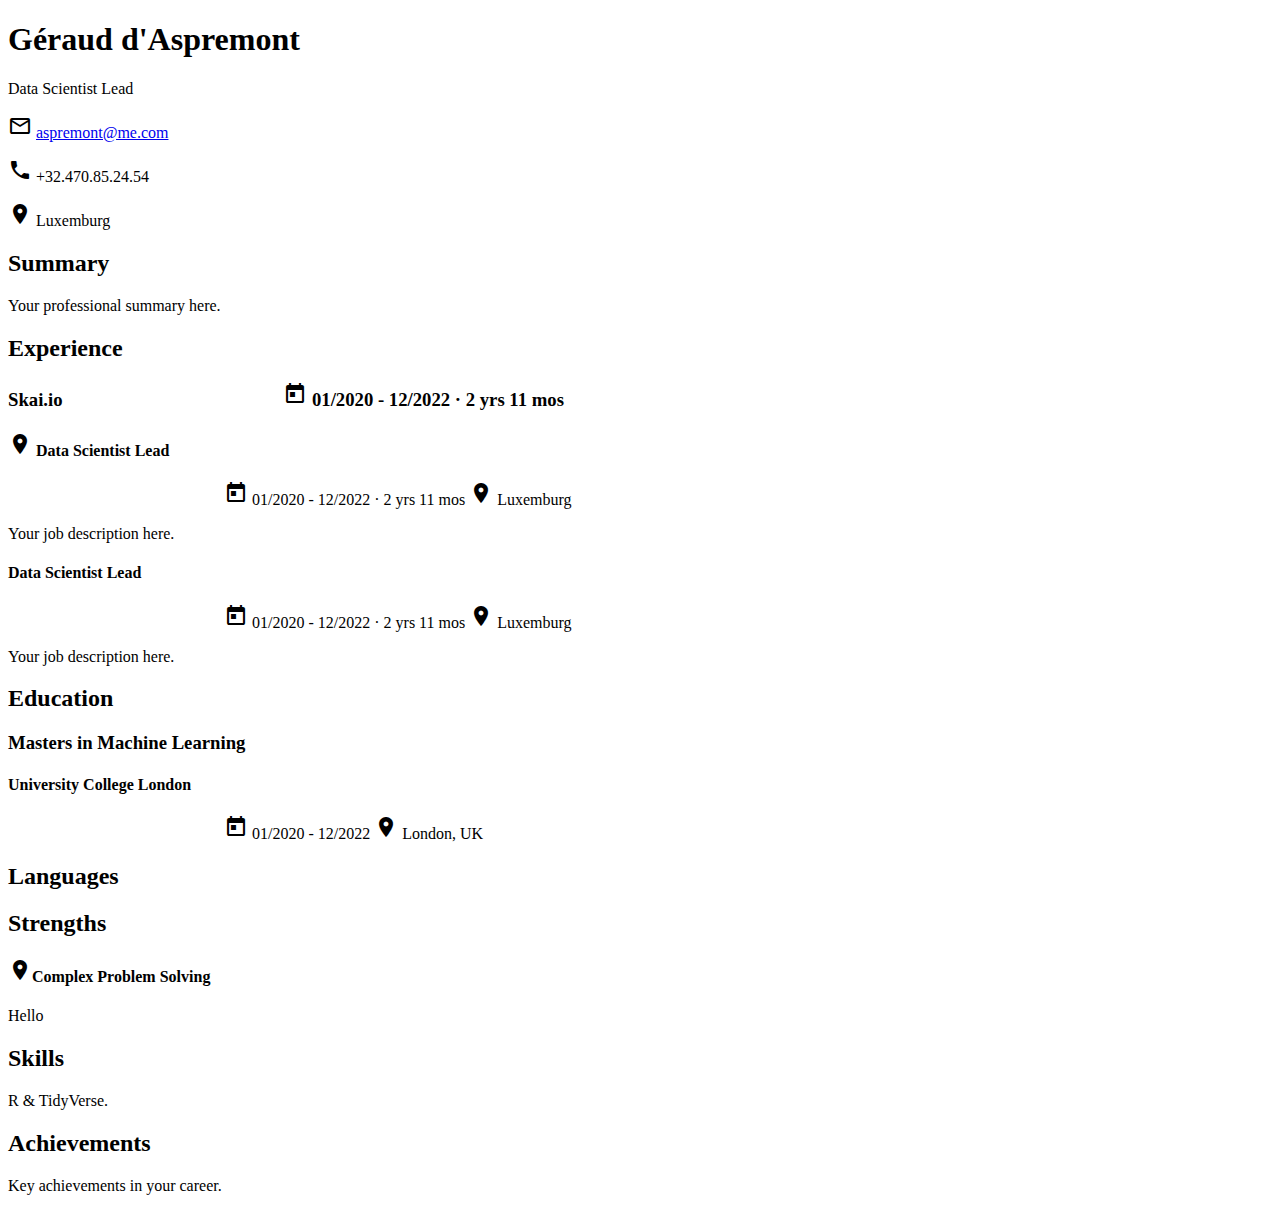
==== index.html @ 86059938 "Wrong turn" ====
<!DOCTYPE html>
<html lang="en">

<head>
    <meta charset="UTF-8">
    <meta name="viewport" content="width=device-width, initial-scale=1.0">
    <title>Géraud d'Aspremont - Resume</title>
    <link rel="stylesheet" href="https://fonts.googleapis.com/css?family=Rubik&display=swap" />
    <link rel="stylesheet" href="https://fonts.googleapis.com/icon?family=Material+Icons">
    <link rel="stylesheet" href="style.css">
</head>

<body>
    <main class="container">
        <header class="contact">
            <h1 class="contact name">Géraud d'Aspremont</h1>
            <p class="contact title">Data Scientist Lead</p>
            <div class="contact details">
                <p class="contact details point"><i class="material-icons">mail_outline</i> <a
                        href="mailto:aspremont@me.com">aspremont@me.com</a></p>
                <p class="contact details point"><i class="material-icons">phone</i> +32.470.85.24.54</p>
                <p class="contact details point"><i class="material-icons">location_on</i> Luxemburg</p>
            </div>
            </p>
        </header>
        <div class="columns">
            <div class="column left">
                <section id="summary">
                    <h2>Summary</h2>
                    <p>Your professional summary here.</p>
                </section>
                <section id="experience">
                    <h2>Experience</h2>
                    <div class="experience">
                        <h3 class="experience company">Skai.io
                            <span class="experience details">
                                <i class="material-icons">calendar_today</i> 01/2020 - 12/2022 · 2 yrs 11 mos
                            </span>
                        </h3>
                            <div class="experience consecutive-jobs">
                                <h4 class="experience position title">
                                    <span><i class="material-icons">location_on</i></span>
                                    Data Scientist Lead
                                </h4>
                                    <div class="experience position section">
                                        <p class="experience position details">
                                            <i class="material-icons">calendar_today</i> 01/2020 - 12/2022 · 2 yrs 11 mos
                                            <i class="material-icons">location_on</i> Luxemburg
                                        </p>
                                        <p class="experience position description">Your job description here.</p>
                                    </div>
                                <h4 class="experience position title">Data Scientist Lead</h4>
                                <p class="experience position details">
                                    <i class="material-icons">calendar_today</i> 01/2020 - 12/2022 · 2 yrs 11 mos
                                    <i class="material-icons">location_on</i> Luxemburg
                                </p>
                                <p class="experience position description">Your job description here.</p>
                            </div>
                    </div>
                </section>
                <section id="education">
                    <h2>Education</h2>
                    <div class="experience">
                        <h3 class="experience title">Masters in Machine Learning</h3>
                        <h4 class="experience company">University College London</h4>
                        <p class="experience details">
                            <i class="material-icons">calendar_today</i> 01/2020 - 12/2022
                            <i class="material-icons">location_on</i> London, UK
                        </p>
                    </div>
                </section>
                <section id="languages">
                    <h2>Languages</h2>
                </section>
            </div>
            <div class="column right">
                <section id="strengths">
                    <h2>Strengths</h2>
                    <h4><i class="material-icons">location_on</i>Complex Problem Solving</h4>
                    <p>Hello</p>
                </section>
                <section id="skills">
                    <h2>Skills</h2>
                    <p>R & TidyVerse.</p>
                </section>
                <section id="achievements">
                    <h2>Achievements</h2>
                    <p>Key achievements in your career.</p>
                </section>
            </div>
        </div>
    </main>
</body>

</html>
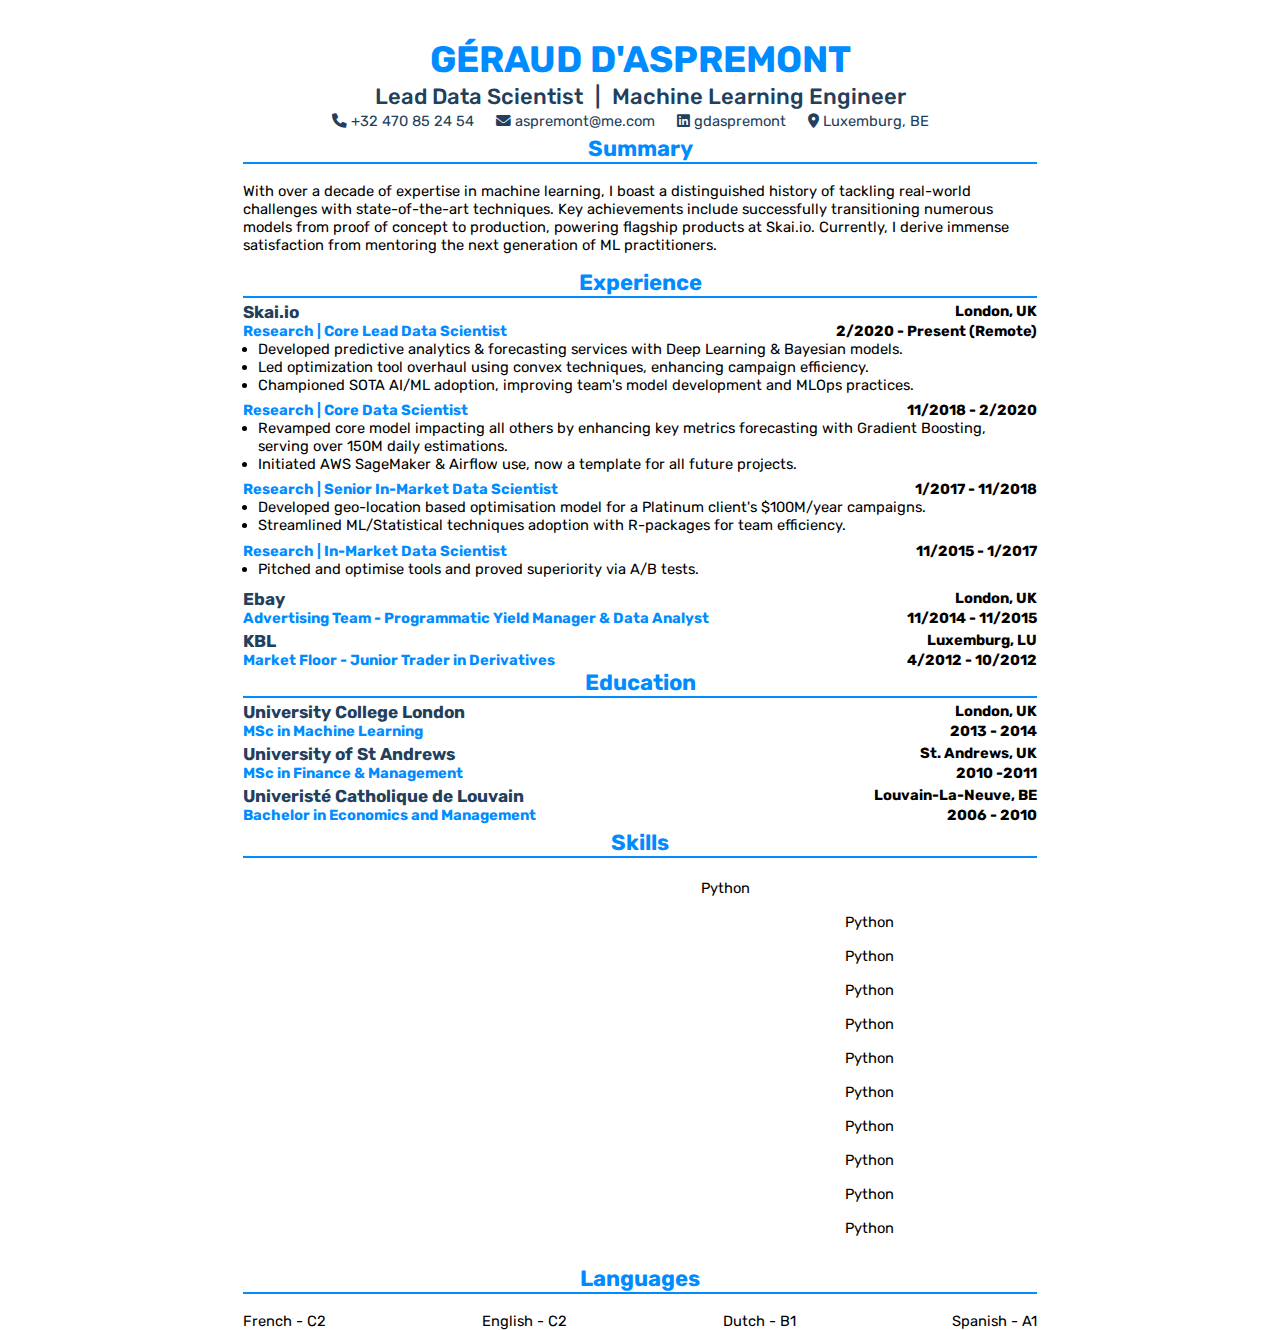
==== commit 8fe47d14: "Potential" ====
--- a/index.html
+++ b/index.html
@@ -7,89 +7,186 @@
     <title>Géraud d'Aspremont - Resume</title>
     <link rel="stylesheet" href="https://fonts.googleapis.com/css?family=Rubik&display=swap" />
     <link rel="stylesheet" href="https://fonts.googleapis.com/icon?family=Material+Icons">
+    <link rel="stylesheet" href="https://cdnjs.cloudflare.com/ajax/libs/font-awesome/6.0.0-beta3/css/all.min.css">
     <link rel="stylesheet" href="style.css">
 </head>
 
 <body>
-    <main class="container">
-        <header class="contact">
-            <h1 class="contact name">Géraud d'Aspremont</h1>
-            <p class="contact title">Data Scientist Lead</p>
-            <div class="contact details">
-                <p class="contact details point"><i class="material-icons">mail_outline</i> <a
-                        href="mailto:aspremont@me.com">aspremont@me.com</a></p>
-                <p class="contact details point"><i class="material-icons">phone</i> +32.470.85.24.54</p>
-                <p class="contact details point"><i class="material-icons">location_on</i> Luxemburg</p>
-            </div>
-            </p>
-        </header>
-        <div class="columns">
-            <div class="column left">
-                <section id="summary">
-                    <h2>Summary</h2>
-                    <p>Your professional summary here.</p>
-                </section>
-                <section id="experience">
-                    <h2>Experience</h2>
-                    <div class="experience">
-                        <h3 class="experience company">Skai.io
-                            <span class="experience details">
-                                <i class="material-icons">calendar_today</i> 01/2020 - 12/2022 · 2 yrs 11 mos
-                            </span>
-                        </h3>
-                            <div class="experience consecutive-jobs">
-                                <h4 class="experience position title">
-                                    <span><i class="material-icons">location_on</i></span>
-                                    Data Scientist Lead
-                                </h4>
-                                    <div class="experience position section">
-                                        <p class="experience position details">
-                                            <i class="material-icons">calendar_today</i> 01/2020 - 12/2022 · 2 yrs 11 mos
-                                            <i class="material-icons">location_on</i> Luxemburg
-                                        </p>
-                                        <p class="experience position description">Your job description here.</p>
-                                    </div>
-                                <h4 class="experience position title">Data Scientist Lead</h4>
-                                <p class="experience position details">
-                                    <i class="material-icons">calendar_today</i> 01/2020 - 12/2022 · 2 yrs 11 mos
-                                    <i class="material-icons">location_on</i> Luxemburg
-                                </p>
-                                <p class="experience position description">Your job description here.</p>
-                            </div>
-                    </div>
-                </section>
-                <section id="education">
-                    <h2>Education</h2>
-                    <div class="experience">
-                        <h3 class="experience title">Masters in Machine Learning</h3>
-                        <h4 class="experience company">University College London</h4>
-                        <p class="experience details">
-                            <i class="material-icons">calendar_today</i> 01/2020 - 12/2022
-                            <i class="material-icons">location_on</i> London, UK
-                        </p>
-                    </div>
-                </section>
-                <section id="languages">
-                    <h2>Languages</h2>
-                </section>
-            </div>
-            <div class="column right">
-                <section id="strengths">
-                    <h2>Strengths</h2>
-                    <h4><i class="material-icons">location_on</i>Complex Problem Solving</h4>
-                    <p>Hello</p>
-                </section>
-                <section id="skills">
-                    <h2>Skills</h2>
-                    <p>R & TidyVerse.</p>
-                </section>
-                <section id="achievements">
-                    <h2>Achievements</h2>
-                    <p>Key achievements in your career.</p>
-                </section>
-            </div>
+    <div class="header">
+        <h1 class="header name">GÉRAUD D'ASPREMONT</h1>
+        <ul class="header position">
+            <li>Lead Data Scientist</li>
+            <span>|</span>
+            <li>Machine Learning Engineer</li>
+        </ul>
+        <ul class="header contact">
+            <li><i class="fa-solid fa-phone"></i> +32 470 85 24 54</li>
+            <li><i class="fa-solid fa-envelope"></i> aspremont@me.com</li>
+            <li><i class="fab fa-linkedin"></i> gdaspremont</li>
+            <li><i class="fa-solid fa-location-dot"></i> Luxemburg, BE</li>
+        </ul>
+    </div>
+    <section>
+        <h2>Summary</h2>
+        <p>
+            With over a decade of expertise in machine learning, I boast a distinguished history of tackling real-world challenges with state-of-the-art techniques. Key achievements include successfully transitioning numerous models from proof of concept to production, powering flagship products at Skai.io. Currently, I derive immense satisfaction from mentoring the next generation of ML practitioners.
+        </p>
+    </section>
+    <section class="experience">
+        <h2>Experience</h2>
+        <div class="company">
+            <span><h3 class="company name">Skai.io</span></h3></span>
+            <span><h4 class="company location">London, UK</h4></span>
         </div>
-    </main>
+        <div class="job">
+            <span><h4 class="job title">Research | Core Lead Data Scientist</h4></span>
+            <span><h4 class="job date">2/2020 - Present (Remote)</h4></span>
+        </div>
+        <!-- <p class="job description">
+            Developed a predictive ad model that increased click-through rate by 25%. 
+        </p> -->
+        <ul class="job details">
+            <li>Developed predictive analytics & forecasting services with Deep Learning & Bayesian models.</li>
+            <li>Led optimization tool overhaul using convex techniques, enhancing campaign efficiency.</li>
+            <li>Championed SOTA AI/ML adoption, improving team's model development and MLOps practices.</li>
+        </ul>
+        <div class="job">
+            <span><h4 class="job title">Research | Core Data Scientist</h4></span>
+            <span><h4 class="job date">11/2018 - 2/2020</h4></span>
+        </div>
+        <!-- <p class="job description">
+            Developed geo-location model for a Platinum client's $100M campaign, and streamlined tool adoption with R-packages for team efficiency.
+        </p> -->
+        <ul class="job details">
+            <li>Revamped core model impacting all others by enhancing key metrics forecasting with Gradient Boosting, serving over 150M daily estimations.</li>
+            <li>Initiated AWS SageMaker & Airflow use, now a template for all future projects.</li>
+        </ul>
+        <div class="job">
+            <span><h4 class="job title">Research | Senior In-Market Data Scientist</h4></span>
+            <span><h4 class="job date">1/2017 - 11/2018</h4></span>
+        </div>
+        <!-- <p class="job description">
+            Developed geo-location model for a Platinum client's $100M campaign, and streamlined tool adoption with R-packages for team efficiency.
+        </p> -->
+        <ul class="job details">
+            <li>
+                Developed geo-location based optimisation model for a Platinum client's $100M/year campaigns.
+            </li>
+            <li>
+                Streamlined ML/Statistical techniques adoption with R-packages for team efficiency.
+            </li>
+        </ul>
+        <div class="job">
+            <span><h4 class="job title">Research | In-Market Data Scientist</h4></span>
+            <span><h4 class="job date">11/2015 - 1/2017</h4></span>
+        </div>
+        <!-- <p class="job description">
+            
+        </p> -->
+        <ul class="job details">
+            <li>Pitched and optimise tools and proved superiority via A/B tests.</li>
+        </ul>
+        <div class="company">
+            <span><h3 class="company name">Ebay</span></h3></span>
+            <span><h4 class="company location">London, UK</h4></span>
+        </div>
+        <div class="job">
+            <span><h4 class="job title">Advertising Team - Programmatic Yield Manager & Data Analyst</h4></span>
+            <span><h4 class="job date">11/2014 - 11/2015</h4></span>
+        </div>
+        <div class="company">
+            <span><h3 class="company name">KBL</span></h3></span>
+            <span><h4 class="company location">Luxemburg, LU</h4></span>
+        </div>
+        <div class="job">
+            <span><h4 class="job title">Market Floor - Junior Trader in Derivatives</h4></span>
+            <span><h4 class="job date">4/2012 - 10/2012</h4></span>
+        </div>
+    </section>
+    <!-- <section>
+        <h2>Strengths</h2>
+        <ul class="strengths">
+            <li>
+                <div class="strength-icon">
+                    <i class="fa-solid fa-star"></i>
+                </div>
+                <div class="strength-content">
+                    <h4>Complex Problem Solving</h4>
+                    <p>Identifying complex problems and reviewing related information</p>
+                </div>
+            </li>
+            <li>
+                <div class="strength-icon">
+                    <i class="fa-solid fa-trophy"></i>
+                </div>
+                <div class="strength-content">
+                    <h4>Complex Problem Solving</h4>
+                    <p>Identifying complex problems and reviewing related information to develop and evaluate options and implement solutions.</p>
+                </div>
+            </li>
+            <li>
+                <div class="strength-icon">
+                    <i class="fa-solid fa-medal"></i>
+                </div>
+                <div class="strength-content">
+                    <h4>Complex Problem Solving</h4>
+                    <p>Identifying complex problems and reviewing related information to develop and evaluate options and implement solutions.</p>
+                </div>
+            </li>
+        </ul>
+    </section> -->
+    <section class="experience">
+        <h2>Education</h2>
+        <div class="company">
+            <span><h3 class="company name">University College London</span></h3></span>
+            <span><h4 class="company location">London, UK</h4></span>
+        </div>
+        <div class="job">
+            <span><h4 class="job title">MSc in Machine Learning</h4></span>
+            <span><h4 class="job date">2013 - 2014</h4></span>
+        </div>
+        <div class="company">
+            <span><h3 class="company name">University of St Andrews</span></h3></span>
+            <span><h4 class="company location">St. Andrews, UK</h4></span>
+        </div>
+        <div class="job">
+            <span><h4 class="job title">MSc in Finance & Management</h4></span>
+            <span><h4 class="job date">2010 -2011</h4></span>
+        </div>
+        <div class="company">
+            <span><h3 class="company name">Univeristé Catholique de Louvain</span></h3></span>
+            <span><h4 class="company location">Louvain-La-Neuve, BE</h4></span>
+        </div>
+        <div class="job">
+            <span><h4 class="job title">Bachelor in Economics and Management</h4></span>
+            <span><h4 class="job date">2006 - 2010</h4></span>
+        </div>
+    </section>
+    <section>
+        <h2>Skills</h2>
+        <ul class="skills">
+            <li><i class="material-icons">signal_cellular_alt</i>Python</li>
+            <li><i class="material-icons">signal_cellular_alt_2_bar</i>Python</li>
+            <li><i class="material-icons">signal_cellular_alt_1_bar</i>Python</li>
+            <li><i class="material-icons">signal_cellular_alt_1_bar</i>Python</li>
+            <li><i class="material-icons">signal_cellular_alt_1_bar</i>Python</li>
+            <li><i class="material-icons">signal_cellular_alt_1_bar</i>Python</li>
+            <li><i class="material-icons">signal_cellular_alt_1_bar</i>Python</li>
+            <li><i class="material-icons">signal_cellular_alt_1_bar</i>Python</li>
+            <li><i class="material-icons">signal_cellular_alt_1_bar</i>Python</li>
+            <li><i class="material-icons">signal_cellular_alt_1_bar</i>Python</li>
+            <li><i class="material-icons">signal_cellular_alt_1_bar</i>Python</li>
+        </ul>
+    </section>
+    <section>
+        <h2>Languages</h2>
+        <ul class="languages">
+            <li>French - C2</li>
+            <li>English - C2</li>
+            <li>Dutch - B1</li>
+            <li>Spanish - A1</li>
+        </ul>
+    </section>
 </body>
 
 </html>--- a/style.css
+++ b/style.css
@@ -0,0 +1,173 @@
+/*
+https://app.enhancv.com/resume/new?example=predefined-csPEvL3LqowBgO8XETa0cmoAFylpo28XwcxlfdbV&_gl=1*1u9p42h*_ga*ODg0Mzg3MTA5LjE3MDkwMzY3NjQ.*_ga_4KRKJHBDT0*MTcwOTAzNjc2My4xLjEuMTcwOTAzNjgwNy42MC4wLjE5MzU5MTM5NTk.
+*/
+
+body {
+    font-family: 'Rubik', sans-serif;
+    font-size: 11pt;
+    width: 21cm;
+    height: 29.7cm;
+    margin: 0 auto;
+    padding: 1cm 2cm 1cm 2cm;
+    /* border: 1px dotted #ccc; */
+}
+
+
+.header {
+    display: flex;
+    justify-content: center;
+    align-items: center;
+    flex-direction: column;
+    color: rgb(34, 64, 92);
+    margin: 0;
+    gap: 2px;
+}
+
+.header.name {
+    font-size: 2.5em;
+    font-weight: 700;
+    color: rgb(0, 140, 255);
+    padding: 0;
+    margin-top: 0;
+}
+
+.header.position {
+    font-size: 1.5em;
+    font-weight: 500;
+    list-style-type: none;
+    margin: 0;
+    padding: 0;
+    display: flex;
+    flex-direction: row;
+    justify-content: space-between;
+}
+
+.header.position span {
+    margin: 0 10px;
+}
+
+.header.contact {
+    list-style-type: none;
+    margin: 0;
+    padding: 0;
+    display: flex;
+    flex-direction: row;
+}
+
+.header.contact li {
+    margin-right: 20px;
+}
+
+section h2 {
+    margin-top: 5px;
+    color: rgb(0, 140, 255);
+    border-bottom: 2px solid rgb(0, 140, 255);
+    text-align: center;
+}
+
+.experience * {
+    margin: 0;
+    padding: 0;
+}
+
+.company {
+    display: flex;
+    flex-direction: row;
+    justify-content: space-between;
+    margin-top: 2px;
+}
+
+.company.name {
+    color: rgb(34, 64, 92);
+}
+
+.company.location {
+    color: rgb(0, 0, 0);
+}
+
+.job {
+    display: flex;
+    flex-direction: row;
+    justify-content: space-between;
+}
+
+.job.title {
+    color: rgb(0, 140, 255);
+}
+
+.job.details {
+    display: flex;
+    flex-direction: column;
+    justify-content: space-between;
+    margin: 0;
+    padding-left: 1em;
+    padding-bottom: 0.5em;
+}
+
+.strengths {
+    list-style-type: none;
+    padding: 0;
+    display: flex;
+}
+
+.strengths li {
+    display: flex;
+    flex: 1 0 auto;
+    align-items: flex-start;
+    margin-right: 1em;
+    max-width: 32%;
+}
+
+.strength-icon {
+    margin-right: 10px;
+    align-self: flex-start;
+}
+
+.strength-content {
+    display: flex;
+    flex-direction: column;
+    flex-grow: 1;
+}
+
+.strength-content h4 {
+    margin: 0;
+    padding: 0;
+    color: rgb(0, 140, 255);
+}
+
+.skills {
+    list-style-type: none;
+    display: flex;
+    flex-wrap: wrap;
+    padding: 0;
+}
+
+.skills li {
+    display: flex;
+    align-items: center;
+    margin-right: 10px;
+    margin-bottom: 10px;
+}
+
+.skills li i {
+    margin-right: 2px;
+}
+
+.material-icons {
+    vertical-align: middle;
+    margin-right: 3px;
+}
+
+
+.languages {
+    display: flex;
+    justify-content: space-between;
+    padding: 0;
+    list-style-type: none;
+}
+
+@media print {
+    body {
+        border: none;
+    }
+}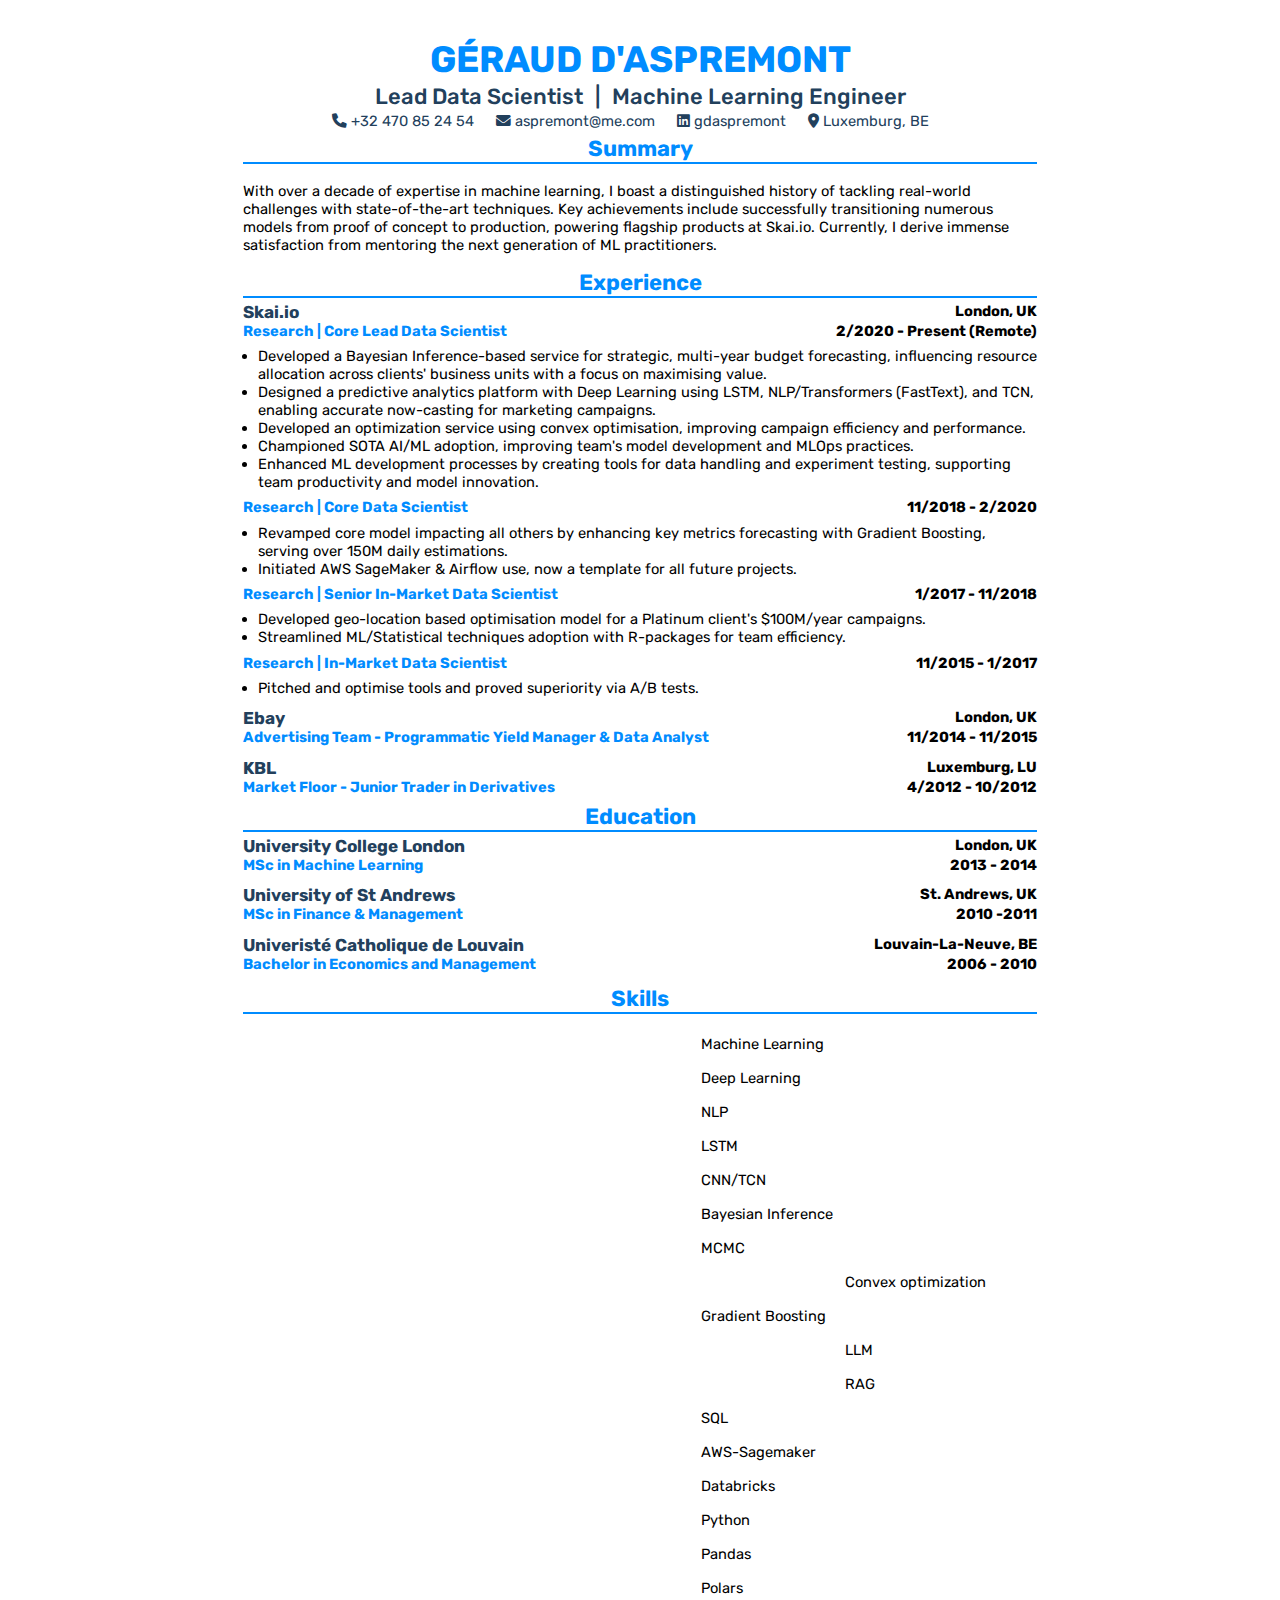
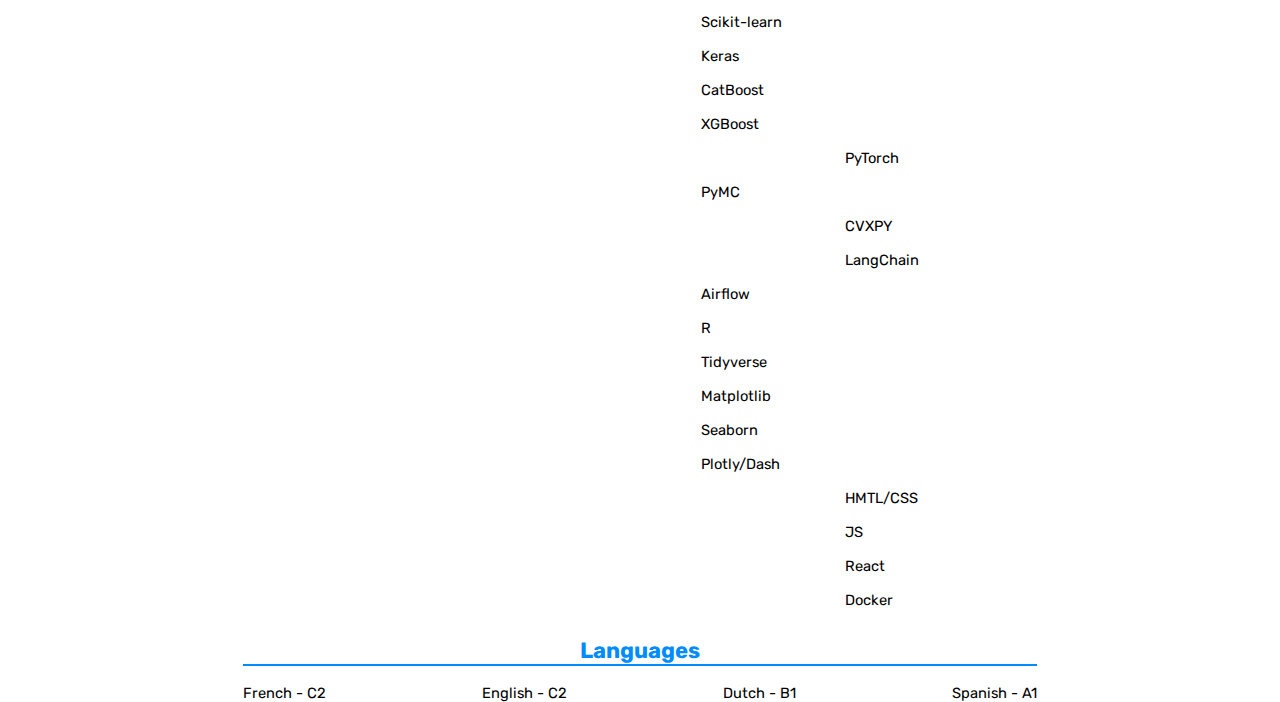
==== commit 57648d98: "First resume completed draft" ====
--- a/index.html
+++ b/index.html
@@ -46,9 +46,11 @@
             Developed a predictive ad model that increased click-through rate by 25%. 
         </p> -->
         <ul class="job details">
-            <li>Developed predictive analytics & forecasting services with Deep Learning & Bayesian models.</li>
-            <li>Led optimization tool overhaul using convex techniques, enhancing campaign efficiency.</li>
+            <li>Developed a Bayesian Inference-based service for strategic, multi-year budget forecasting, influencing resource allocation across clients' business units with a focus on maximising value.</li>
+            <li>Designed a predictive analytics platform with Deep Learning using LSTM, NLP/Transformers (FastText), and TCN, enabling accurate now-casting for marketing campaigns.</li>
+            <li>Developed an optimization service using convex optimisation, improving campaign efficiency and performance.</li>
             <li>Championed SOTA AI/ML adoption, improving team's model development and MLOps practices.</li>
+            <li>Enhanced ML development processes by creating tools for data handling and experiment testing, supporting team productivity and model innovation.</li>
         </ul>
         <div class="job">
             <span><h4 class="job title">Research | Core Data Scientist</h4></span>
@@ -165,17 +167,43 @@
     <section>
         <h2>Skills</h2>
         <ul class="skills">
+            <li><i class="material-icons">signal_cellular_alt</i>Machine Learning</li>
+            <li><i class="material-icons">signal_cellular_alt</i>Deep Learning</li>
+            <li><i class="material-icons">signal_cellular_alt</i>NLP</li>
+            <li><i class="material-icons">signal_cellular_alt</i>LSTM</li>
+            <li><i class="material-icons">signal_cellular_alt</i>CNN/TCN</li>
+            <li><i class="material-icons">signal_cellular_alt</i>Bayesian Inference</li>
+            <li><i class="material-icons">signal_cellular_alt</i>MCMC</li>
+            <li><i class="material-icons">signal_cellular_alt_2_bar</i>Convex optimization</li>
+            <li><i class="material-icons">signal_cellular_alt</i>Gradient Boosting</li>
+            <li><i class="material-icons">signal_cellular_alt_2_bar</i>LLM</li>
+            <li><i class="material-icons">signal_cellular_alt_2_bar</i>RAG</li>
+            <li><i class="material-icons">signal_cellular_alt</i>SQL</li>
+            <li><i class="material-icons">signal_cellular_alt</i>AWS-Sagemaker</li>
+            <li><i class="material-icons">signal_cellular_alt</i>Databricks</li>
             <li><i class="material-icons">signal_cellular_alt</i>Python</li>
-            <li><i class="material-icons">signal_cellular_alt_2_bar</i>Python</li>
-            <li><i class="material-icons">signal_cellular_alt_1_bar</i>Python</li>
-            <li><i class="material-icons">signal_cellular_alt_1_bar</i>Python</li>
-            <li><i class="material-icons">signal_cellular_alt_1_bar</i>Python</li>
-            <li><i class="material-icons">signal_cellular_alt_1_bar</i>Python</li>
-            <li><i class="material-icons">signal_cellular_alt_1_bar</i>Python</li>
-            <li><i class="material-icons">signal_cellular_alt_1_bar</i>Python</li>
-            <li><i class="material-icons">signal_cellular_alt_1_bar</i>Python</li>
-            <li><i class="material-icons">signal_cellular_alt_1_bar</i>Python</li>
-            <li><i class="material-icons">signal_cellular_alt_1_bar</i>Python</li>
+            <li><i class="material-icons">signal_cellular_alt</i>Pandas</li>
+            <li><i class="material-icons">signal_cellular_alt</i>Polars</li>
+            <li><i class="material-icons">signal_cellular_alt</i>Scikit-learn</li>
+            <li><i class="material-icons">signal_cellular_alt</i>Keras</li>
+            <li><i class="material-icons">signal_cellular_alt</i>CatBoost</li>
+            <li><i class="material-icons">signal_cellular_alt</i>XGBoost</li>
+            <li><i class="material-icons">signal_cellular_alt_2_bar</i>PyTorch</li>
+            <li><i class="material-icons">signal_cellular_alt</i>PyMC</li>
+            <li><i class="material-icons">signal_cellular_alt_2_bar</i>CVXPY</li>
+            <li><i class="material-icons">signal_cellular_alt_2_bar</i>LangChain</li>
+            <li><i class="material-icons">signal_cellular_alt</i>Airflow</li>
+            <li><i class="material-icons">signal_cellular_alt</i>R</li>
+            <li><i class="material-icons">signal_cellular_alt</i>Tidyverse</li>
+            <li><i class="material-icons">signal_cellular_alt</i>Matplotlib</li>
+            <li><i class="material-icons">signal_cellular_alt</i>Seaborn</li>
+            <li><i class="material-icons">signal_cellular_alt</i>Plotly/Dash</li>
+            <li><i class="material-icons">signal_cellular_alt_2_bar</i>HMTL/CSS</li>
+            <li><i class="material-icons">signal_cellular_alt_1_bar</i>JS</li>
+            <li><i class="material-icons">signal_cellular_alt_1_bar</i>React</li>
+            <li><i class="material-icons">signal_cellular_alt_2_bar</i>Docker</li>
+            <!-- <li><i class="material-icons">signal_cellular_alt_2_bar</i>Python</li> -->
+            <!-- <li><i class="material-icons">signal_cellular_alt_1_bar</i>Python</li> -->
         </ul>
     </section>
     <section>
--- a/style.css
+++ b/style.css
@@ -93,6 +93,7 @@
 
 .job.title {
     color: rgb(0, 140, 255);
+    padding-bottom: 0.5em;
 }
 
 .job.details {
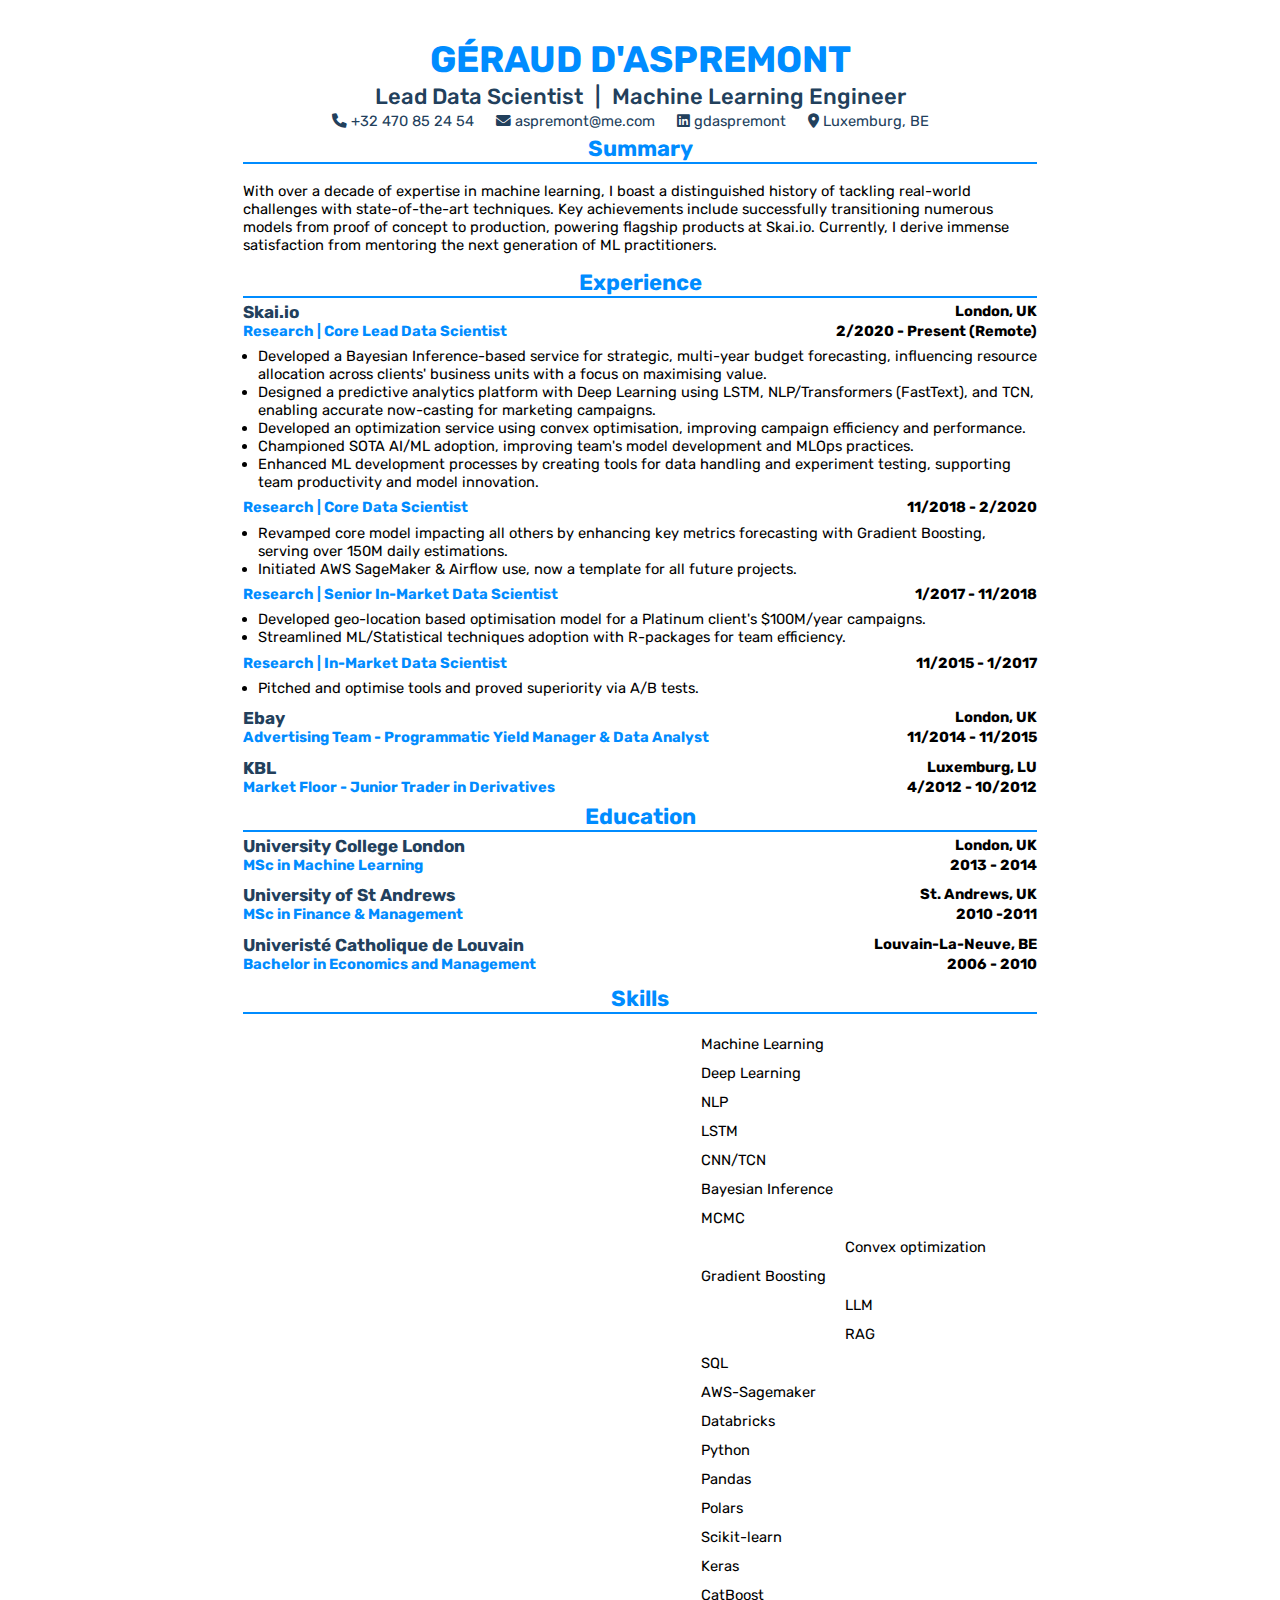
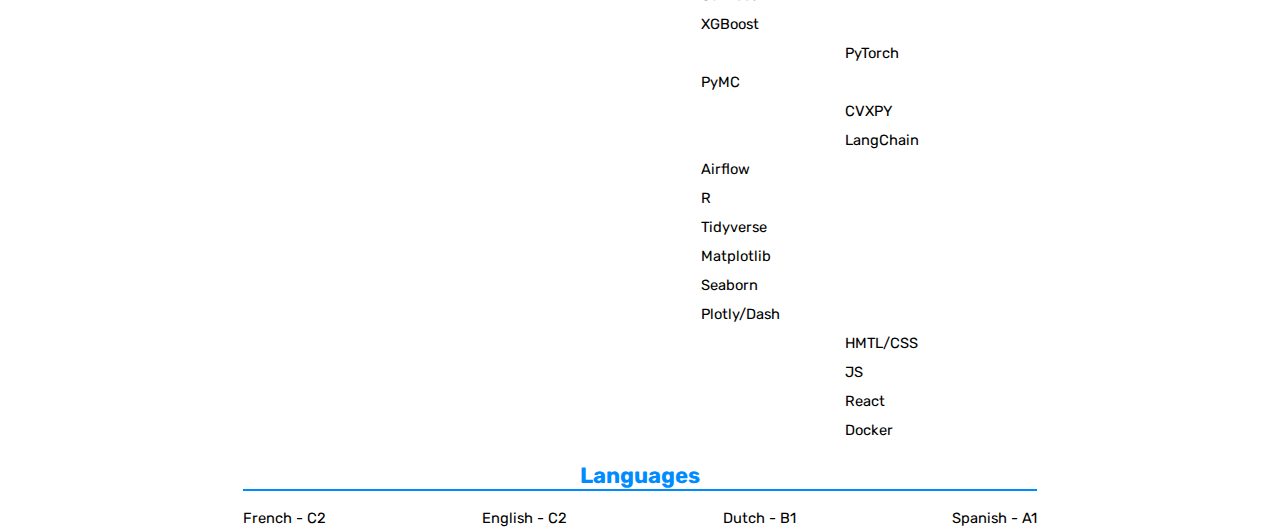
==== commit 4555354b: "Compress skills" ====
--- a/index.html
+++ b/index.html
@@ -202,8 +202,7 @@
             <li><i class="material-icons">signal_cellular_alt_1_bar</i>JS</li>
             <li><i class="material-icons">signal_cellular_alt_1_bar</i>React</li>
             <li><i class="material-icons">signal_cellular_alt_2_bar</i>Docker</li>
-            <!-- <li><i class="material-icons">signal_cellular_alt_2_bar</i>Python</li> -->
-            <!-- <li><i class="material-icons">signal_cellular_alt_1_bar</i>Python</li> -->
+
         </ul>
     </section>
     <section>
--- a/style.css
+++ b/style.css
@@ -1,174 +1,169 @@
-/*
-https://app.enhancv.com/resume/new?example=predefined-csPEvL3LqowBgO8XETa0cmoAFylpo28XwcxlfdbV&_gl=1*1u9p42h*_ga*ODg0Mzg3MTA5LjE3MDkwMzY3NjQ.*_ga_4KRKJHBDT0*MTcwOTAzNjc2My4xLjEuMTcwOTAzNjgwNy42MC4wLjE5MzU5MTM5NTk.
-*/
-
 body {
-    font-family: 'Rubik', sans-serif;
-    font-size: 11pt;
-    width: 21cm;
-    height: 29.7cm;
-    margin: 0 auto;
-    padding: 1cm 2cm 1cm 2cm;
-    /* border: 1px dotted #ccc; */
+  font-family: "Rubik", sans-serif;
+  font-size: 11pt;
+  width: 21cm;
+  height: 29.7cm;
+  margin: 0 auto;
+  padding: 1cm 2cm 1cm 2cm;
+  /* border: 1px dotted #ccc; */
 }
 
-
 .header {
-    display: flex;
-    justify-content: center;
-    align-items: center;
-    flex-direction: column;
-    color: rgb(34, 64, 92);
-    margin: 0;
-    gap: 2px;
+  display: flex;
+  justify-content: center;
+  align-items: center;
+  flex-direction: column;
+  color: rgb(34, 64, 92);
+  margin: 0;
+  gap: 2px;
 }
 
 .header.name {
-    font-size: 2.5em;
-    font-weight: 700;
-    color: rgb(0, 140, 255);
-    padding: 0;
-    margin-top: 0;
+  font-size: 2.5em;
+  font-weight: 700;
+  color: rgb(0, 140, 255);
+  padding: 0;
+  margin-top: 0;
 }
 
 .header.position {
-    font-size: 1.5em;
-    font-weight: 500;
-    list-style-type: none;
-    margin: 0;
-    padding: 0;
-    display: flex;
-    flex-direction: row;
-    justify-content: space-between;
+  font-size: 1.5em;
+  font-weight: 500;
+  list-style-type: none;
+  margin: 0;
+  padding: 0;
+  display: flex;
+  flex-direction: row;
+  justify-content: space-between;
 }
 
 .header.position span {
-    margin: 0 10px;
+  margin: 0 10px;
 }
 
 .header.contact {
-    list-style-type: none;
-    margin: 0;
-    padding: 0;
-    display: flex;
-    flex-direction: row;
+  list-style-type: none;
+  margin: 0;
+  padding: 0;
+  display: flex;
+  flex-direction: row;
 }
 
 .header.contact li {
-    margin-right: 20px;
+  margin-right: 20px;
 }
 
 section h2 {
-    margin-top: 5px;
-    color: rgb(0, 140, 255);
-    border-bottom: 2px solid rgb(0, 140, 255);
-    text-align: center;
+  margin-top: 5px;
+  color: rgb(0, 140, 255);
+  border-bottom: 2px solid rgb(0, 140, 255);
+  text-align: center;
 }
 
 .experience * {
-    margin: 0;
-    padding: 0;
+  margin: 0;
+  padding: 0;
 }
 
 .company {
-    display: flex;
-    flex-direction: row;
-    justify-content: space-between;
-    margin-top: 2px;
+  display: flex;
+  flex-direction: row;
+  justify-content: space-between;
+  margin-top: 2px;
 }
 
 .company.name {
-    color: rgb(34, 64, 92);
+  color: rgb(34, 64, 92);
 }
 
 .company.location {
-    color: rgb(0, 0, 0);
+  color: rgb(0, 0, 0);
 }
 
 .job {
-    display: flex;
-    flex-direction: row;
-    justify-content: space-between;
+  display: flex;
+  flex-direction: row;
+  justify-content: space-between;
 }
 
 .job.title {
-    color: rgb(0, 140, 255);
-    padding-bottom: 0.5em;
+  color: rgb(0, 140, 255);
+  padding-bottom: 0.5em;
 }
 
 .job.details {
-    display: flex;
-    flex-direction: column;
-    justify-content: space-between;
-    margin: 0;
-    padding-left: 1em;
-    padding-bottom: 0.5em;
+  display: flex;
+  flex-direction: column;
+  justify-content: space-between;
+  margin: 0;
+  padding-left: 1em;
+  padding-bottom: 0.5em;
 }
 
 .strengths {
-    list-style-type: none;
-    padding: 0;
-    display: flex;
+  list-style-type: none;
+  padding: 0;
+  display: flex;
 }
 
 .strengths li {
-    display: flex;
-    flex: 1 0 auto;
-    align-items: flex-start;
-    margin-right: 1em;
-    max-width: 32%;
+  display: flex;
+  flex: 1 0 auto;
+  align-items: flex-start;
+  margin-right: 1em;
+  max-width: 32%;
 }
 
 .strength-icon {
-    margin-right: 10px;
-    align-self: flex-start;
+  margin-right: 10px;
+  align-self: flex-start;
 }
 
 .strength-content {
-    display: flex;
-    flex-direction: column;
-    flex-grow: 1;
+  display: flex;
+  flex-direction: column;
+  flex-grow: 1;
 }
 
 .strength-content h4 {
-    margin: 0;
-    padding: 0;
-    color: rgb(0, 140, 255);
+  margin: 0;
+  padding: 0;
+  color: rgb(0, 140, 255);
 }
 
 .skills {
-    list-style-type: none;
-    display: flex;
-    flex-wrap: wrap;
-    padding: 0;
+  list-style-type: none;
+  display: flex;
+  flex-wrap: wrap;
+  padding: 0;
 }
 
 .skills li {
-    display: flex;
-    align-items: center;
-    margin-right: 10px;
-    margin-bottom: 10px;
+  display: flex;
+  align-items: center;
+  margin-right: 5px;
+  margin-bottom: 5px;
 }
 
 .skills li i {
-    margin-right: 2px;
+  margin-right: 2px;
 }
 
 .material-icons {
-    vertical-align: middle;
-    margin-right: 3px;
+  vertical-align: middle;
+  margin-right: 1px;
+  padding: 0;
 }
 
-
 .languages {
-    display: flex;
-    justify-content: space-between;
-    padding: 0;
-    list-style-type: none;
+  display: flex;
+  justify-content: space-between;
+  padding: 0;
+  list-style-type: none;
 }
 
 @media print {
-    body {
-        border: none;
-    }
-}+  body {
+    border: none;
+  }
+}
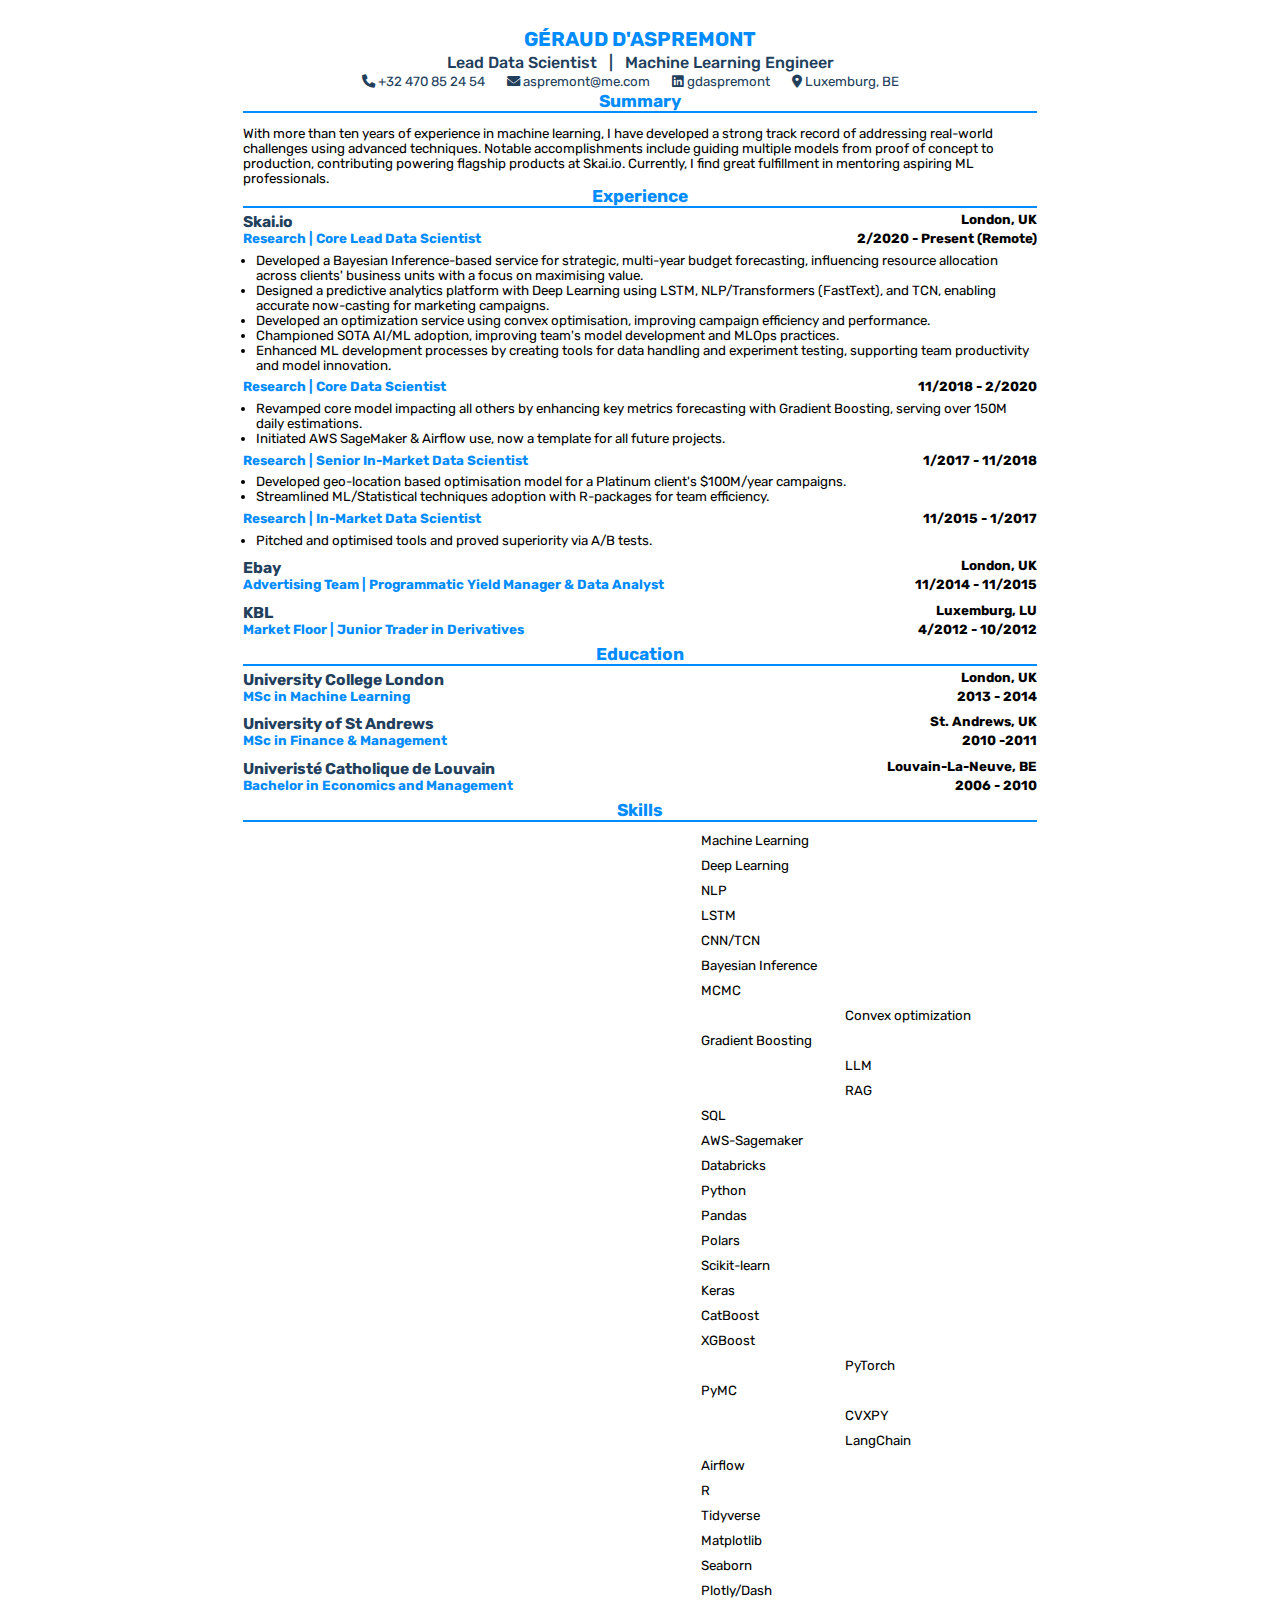
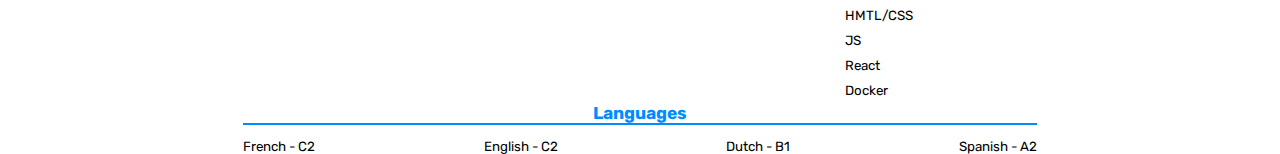
==== commit c64013ab: "Fixing styles issues Moving spanish to A2 according to my wife" ====
--- a/index.html
+++ b/index.html
@@ -29,8 +29,8 @@
     <section>
         <h2>Summary</h2>
         <p>
-            With over a decade of expertise in machine learning, I boast a distinguished history of tackling real-world challenges with state-of-the-art techniques. Key achievements include successfully transitioning numerous models from proof of concept to production, powering flagship products at Skai.io. Currently, I derive immense satisfaction from mentoring the next generation of ML practitioners.
-        </p>
+            With more than ten years of experience in machine learning, I have developed a strong track record of addressing real-world challenges using advanced techniques. Notable accomplishments include guiding multiple models from proof of concept to production, contributing powering flagship products at Skai.io. Currently, I find great fulfillment in mentoring aspiring ML professionals.
+       </p>
     </section>
     <section class="experience">
         <h2>Experience</h2>
@@ -86,14 +86,14 @@
             
         </p> -->
         <ul class="job details">
-            <li>Pitched and optimise tools and proved superiority via A/B tests.</li>
+            <li>Pitched and optimised tools and proved superiority via A/B tests.</li>
         </ul>
         <div class="company">
             <span><h3 class="company name">Ebay</span></h3></span>
             <span><h4 class="company location">London, UK</h4></span>
         </div>
         <div class="job">
-            <span><h4 class="job title">Advertising Team - Programmatic Yield Manager & Data Analyst</h4></span>
+            <span><h4 class="job title">Advertising Team | Programmatic Yield Manager & Data Analyst</h4></span>
             <span><h4 class="job date">11/2014 - 11/2015</h4></span>
         </div>
         <div class="company">
@@ -101,7 +101,7 @@
             <span><h4 class="company location">Luxemburg, LU</h4></span>
         </div>
         <div class="job">
-            <span><h4 class="job title">Market Floor - Junior Trader in Derivatives</h4></span>
+            <span><h4 class="job title">Market Floor | Junior Trader in Derivatives</h4></span>
             <span><h4 class="job date">4/2012 - 10/2012</h4></span>
         </div>
     </section>
@@ -165,7 +165,7 @@
         </div>
     </section>
     <section>
-        <h2>Skills</h2>
+        <h2 class="section title">Skills</h2>
         <ul class="skills">
             <li><i class="material-icons">signal_cellular_alt</i>Machine Learning</li>
             <li><i class="material-icons">signal_cellular_alt</i>Deep Learning</li>
@@ -206,12 +206,12 @@
         </ul>
     </section>
     <section>
-        <h2>Languages</h2>
+        <h2 class="section title">Languages</h2>
         <ul class="languages">
             <li>French - C2</li>
             <li>English - C2</li>
             <li>Dutch - B1</li>
-            <li>Spanish - A1</li>
+            <li>Spanish - A2</li>
         </ul>
     </section>
 </body>
--- a/style.css
+++ b/style.css
@@ -1,10 +1,11 @@
 body {
   font-family: "Rubik", sans-serif;
-  font-size: 11pt;
+  font-size: 10pt;
   width: 21cm;
-  height: 29.7cm;
+  height: 29.3cm;
   margin: 0 auto;
-  padding: 1cm 2cm 1cm 2cm;
+  padding: 0;
+  padding-top: 2em;
   /* border: 1px dotted #ccc; */
 }
 
@@ -19,7 +20,7 @@
 }
 
 .header.name {
-  font-size: 2.5em;
+  font-size: 1.5em;
   font-weight: 700;
   color: rgb(0, 140, 255);
   padding: 0;
@@ -27,7 +28,7 @@
 }
 
 .header.position {
-  font-size: 1.5em;
+  font-size: 1.2em;
   font-weight: 500;
   list-style-type: none;
   margin: 0;
@@ -53,11 +54,17 @@
   margin-right: 20px;
 }
 
+p, li, .job, .company {
+    margin-bottom: 0em; /* adjust as needed */
+}
+
 section h2 {
-  margin-top: 5px;
+  margin-top: 2px;
+  margin-bottom: 0;
   color: rgb(0, 140, 255);
   border-bottom: 2px solid rgb(0, 140, 255);
   text-align: center;
+  font-size: 1.3em;
 }
 
 .experience * {
@@ -131,18 +138,25 @@
   color: rgb(0, 140, 255);
 }
 
+.section.title {
+  margin-top: 0;
+  padding: 0;
+}
+
 .skills {
   list-style-type: none;
   display: flex;
   flex-wrap: wrap;
   padding: 0;
+  margin-block-start: 0.5em;
+  margin-block-end: 0;
 }
 
 .skills li {
   display: flex;
   align-items: center;
   margin-right: 5px;
-  margin-bottom: 5px;
+  margin-bottom: 1px;
 }
 
 .skills li i {
@@ -165,5 +179,6 @@
 @media print {
   body {
     border: none;
+    padding-top: 0;
   }
 }
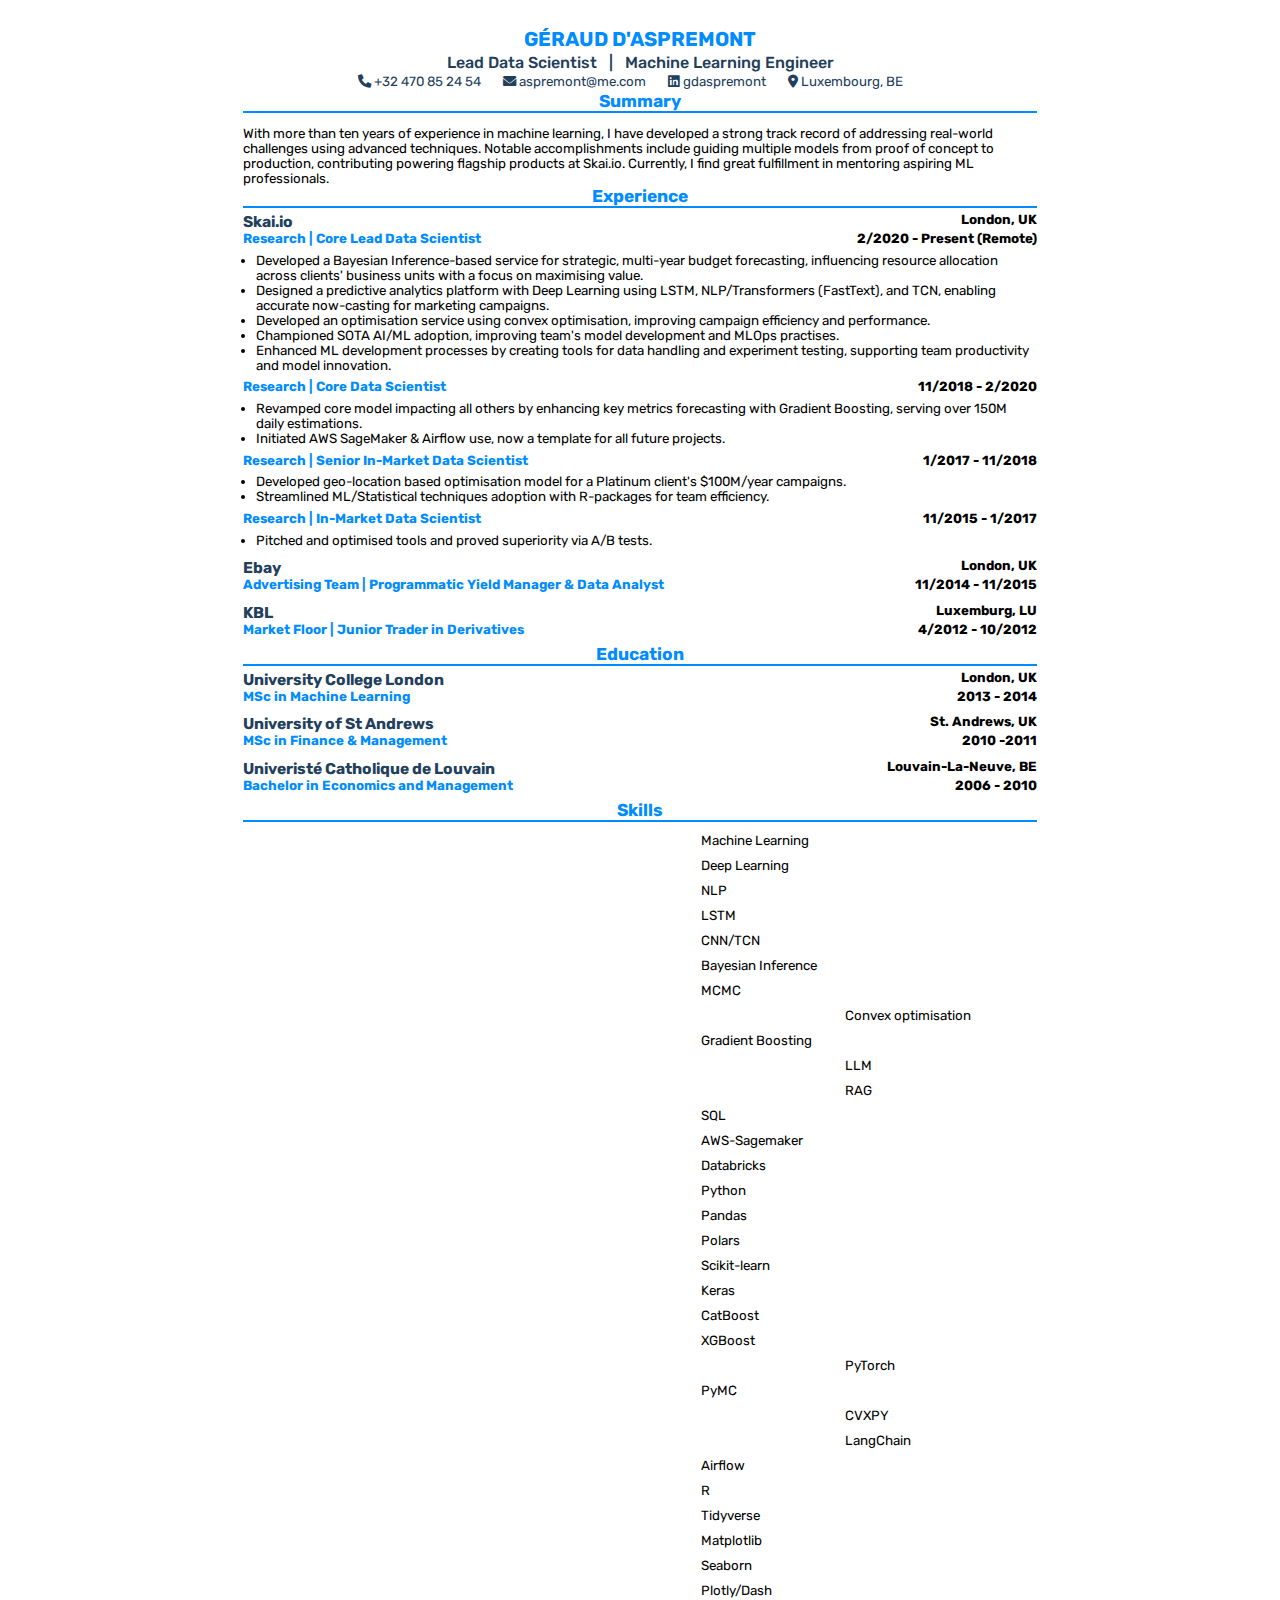
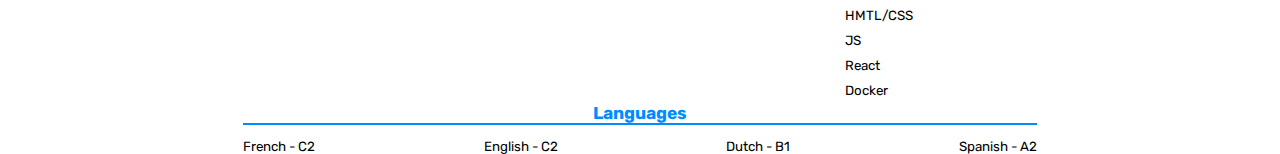
==== commit 5e9194c8: "Fixing typos" ====
--- a/index.html
+++ b/index.html
@@ -23,7 +23,7 @@
             <li><i class="fa-solid fa-phone"></i> +32 470 85 24 54</li>
             <li><i class="fa-solid fa-envelope"></i> aspremont@me.com</li>
             <li><i class="fab fa-linkedin"></i> gdaspremont</li>
-            <li><i class="fa-solid fa-location-dot"></i> Luxemburg, BE</li>
+            <li><i class="fa-solid fa-location-dot"></i> Luxembourg, BE</li>
         </ul>
     </div>
     <section>
@@ -48,8 +48,8 @@
         <ul class="job details">
             <li>Developed a Bayesian Inference-based service for strategic, multi-year budget forecasting, influencing resource allocation across clients' business units with a focus on maximising value.</li>
             <li>Designed a predictive analytics platform with Deep Learning using LSTM, NLP/Transformers (FastText), and TCN, enabling accurate now-casting for marketing campaigns.</li>
-            <li>Developed an optimization service using convex optimisation, improving campaign efficiency and performance.</li>
-            <li>Championed SOTA AI/ML adoption, improving team's model development and MLOps practices.</li>
+            <li>Developed an optimisation service using convex optimisation, improving campaign efficiency and performance.</li>
+            <li>Championed SOTA AI/ML adoption, improving team's model development and MLOps practises.</li>
             <li>Enhanced ML development processes by creating tools for data handling and experiment testing, supporting team productivity and model innovation.</li>
         </ul>
         <div class="job">
@@ -174,7 +174,7 @@
             <li><i class="material-icons">signal_cellular_alt</i>CNN/TCN</li>
             <li><i class="material-icons">signal_cellular_alt</i>Bayesian Inference</li>
             <li><i class="material-icons">signal_cellular_alt</i>MCMC</li>
-            <li><i class="material-icons">signal_cellular_alt_2_bar</i>Convex optimization</li>
+            <li><i class="material-icons">signal_cellular_alt_2_bar</i>Convex optimisation</li>
             <li><i class="material-icons">signal_cellular_alt</i>Gradient Boosting</li>
             <li><i class="material-icons">signal_cellular_alt_2_bar</i>LLM</li>
             <li><i class="material-icons">signal_cellular_alt_2_bar</i>RAG</li>
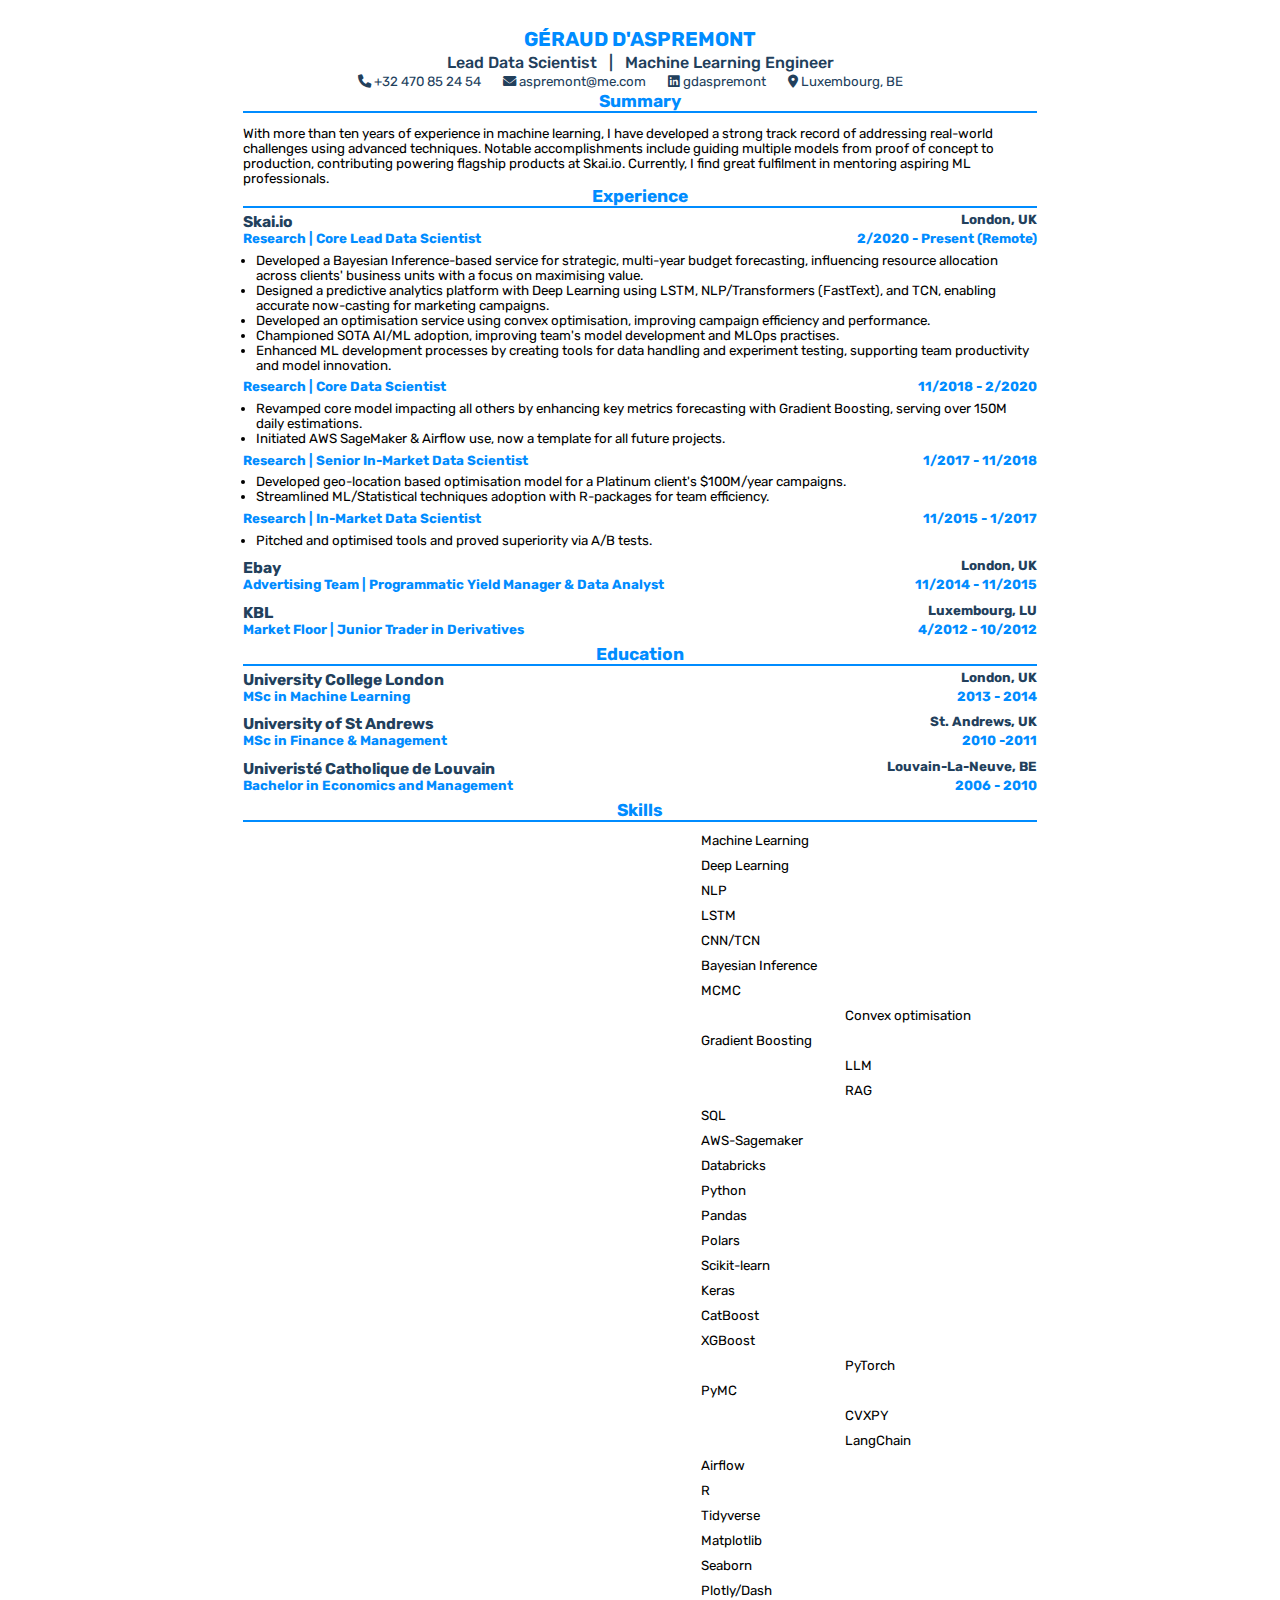
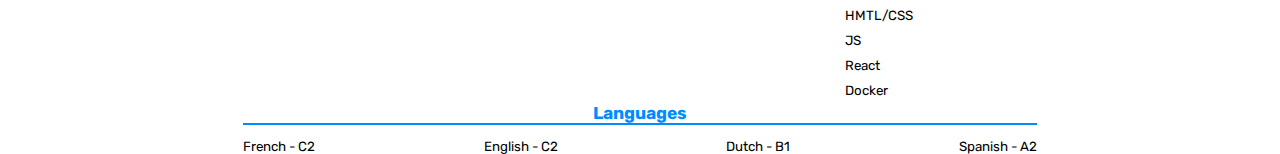
==== commit 45ff3c2e: "typos" ====
--- a/index.html
+++ b/index.html
@@ -29,7 +29,7 @@
     <section>
         <h2>Summary</h2>
         <p>
-            With more than ten years of experience in machine learning, I have developed a strong track record of addressing real-world challenges using advanced techniques. Notable accomplishments include guiding multiple models from proof of concept to production, contributing powering flagship products at Skai.io. Currently, I find great fulfillment in mentoring aspiring ML professionals.
+            With more than ten years of experience in machine learning, I have developed a strong track record of addressing real-world challenges using advanced techniques. Notable accomplishments include guiding multiple models from proof of concept to production, contributing powering flagship products at Skai.io. Currently, I find great fulfilment in mentoring aspiring ML professionals.
        </p>
     </section>
     <section class="experience">
@@ -98,7 +98,7 @@
         </div>
         <div class="company">
             <span><h3 class="company name">KBL</span></h3></span>
-            <span><h4 class="company location">Luxemburg, LU</h4></span>
+            <span><h4 class="company location">Luxembourg, LU</h4></span>
         </div>
         <div class="job">
             <span><h4 class="job title">Market Floor | Junior Trader in Derivatives</h4></span>
--- a/style.css
+++ b/style.css
@@ -84,7 +84,7 @@
 }
 
 .company.location {
-  color: rgb(0, 0, 0);
+  color: rgb(34, 64, 92);
 }
 
 .job {
@@ -94,6 +94,11 @@
 }
 
 .job.title {
+  color: rgb(0, 140, 255);
+  padding-bottom: 0.5em;
+}
+
+.job.date {
   color: rgb(0, 140, 255);
   padding-bottom: 0.5em;
 }
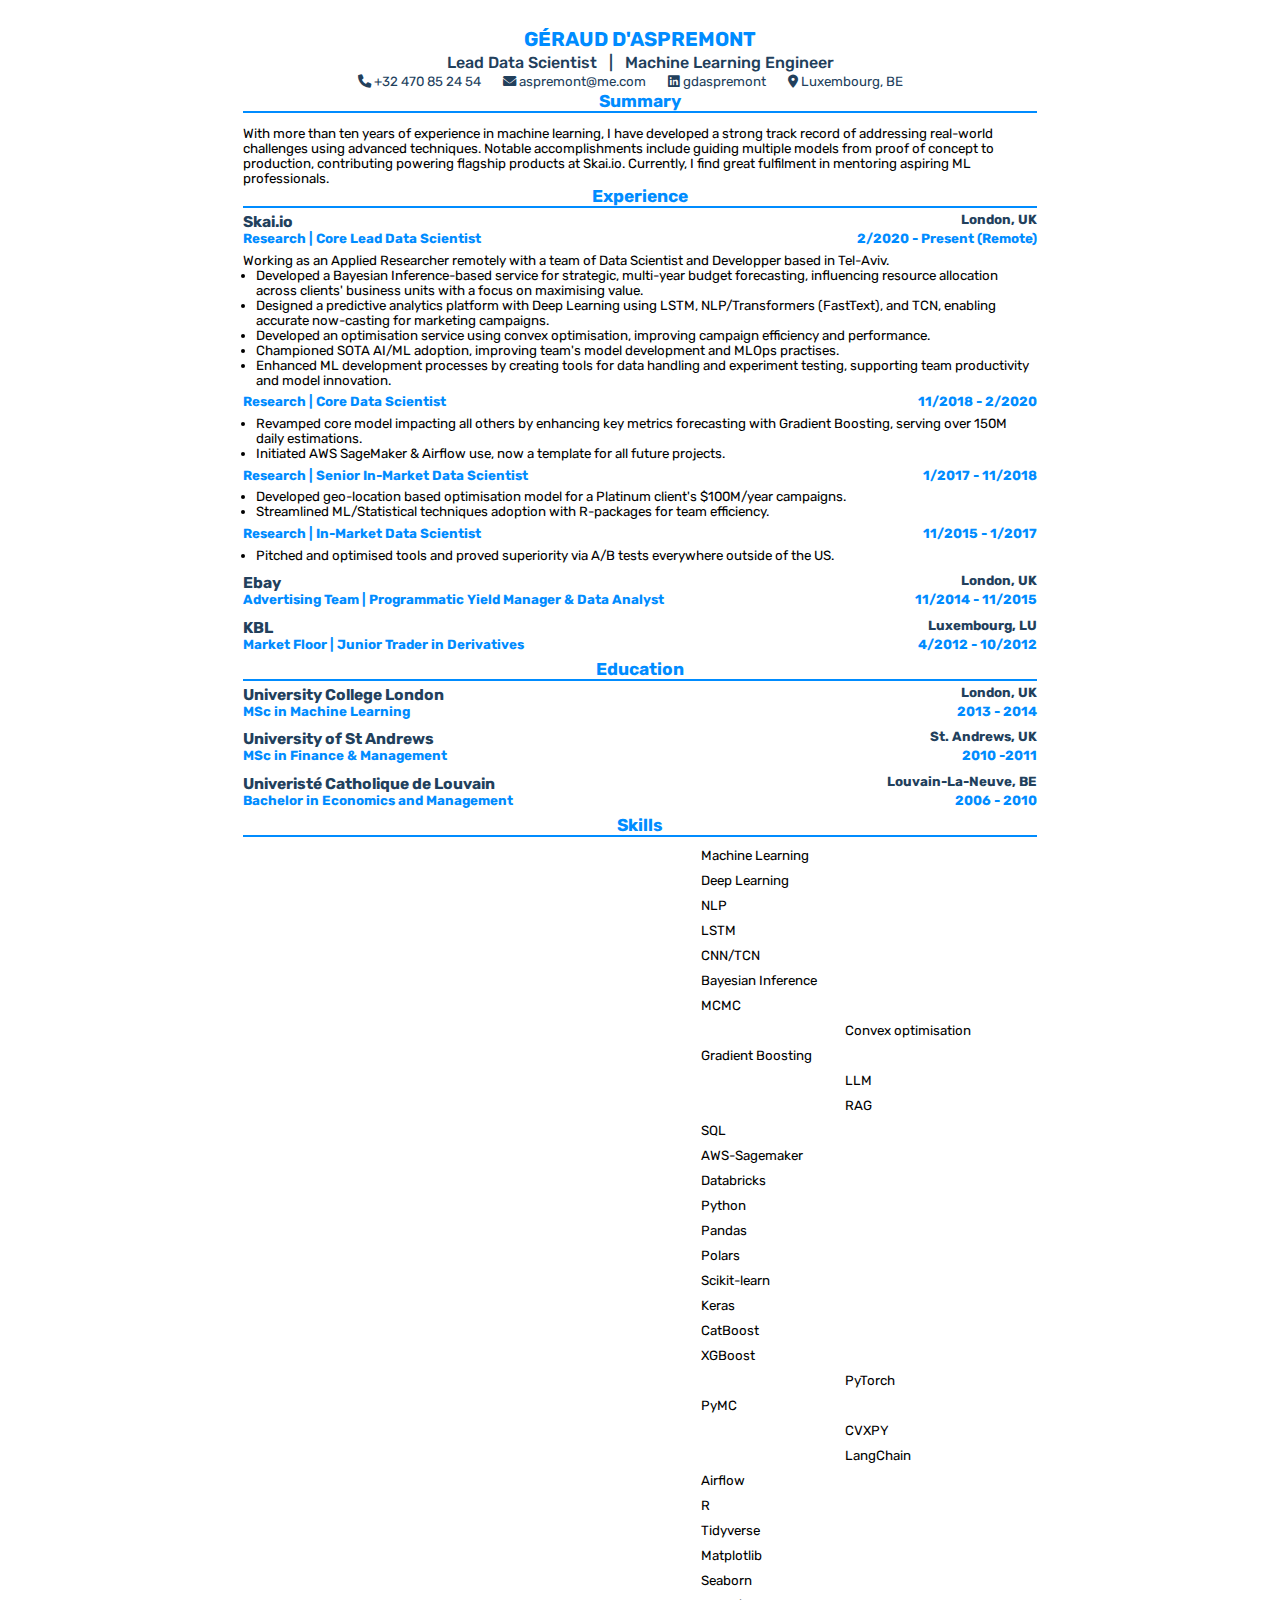
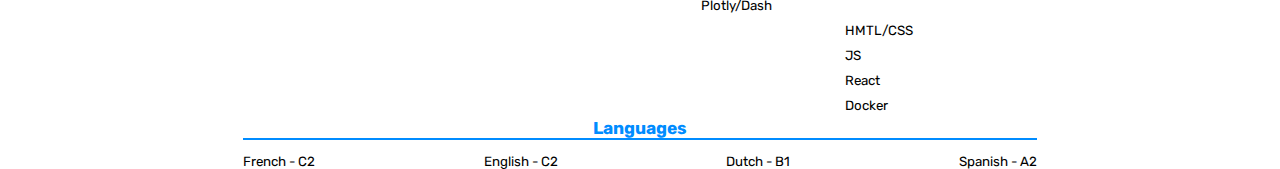
==== commit 4b54b426: "Adding Tel-Aviv in resume" ====
--- a/index.html
+++ b/index.html
@@ -42,9 +42,9 @@
             <span><h4 class="job title">Research | Core Lead Data Scientist</h4></span>
             <span><h4 class="job date">2/2020 - Present (Remote)</h4></span>
         </div>
-        <!-- <p class="job description">
-            Developed a predictive ad model that increased click-through rate by 25%. 
-        </p> -->
+        <p class="job description">
+            Working as an Applied Researcher remotely with a team of Data Scientist and Developper based in Tel-Aviv.
+        </p>
         <ul class="job details">
             <li>Developed a Bayesian Inference-based service for strategic, multi-year budget forecasting, influencing resource allocation across clients' business units with a focus on maximising value.</li>
             <li>Designed a predictive analytics platform with Deep Learning using LSTM, NLP/Transformers (FastText), and TCN, enabling accurate now-casting for marketing campaigns.</li>
@@ -86,7 +86,7 @@
             
         </p> -->
         <ul class="job details">
-            <li>Pitched and optimised tools and proved superiority via A/B tests.</li>
+            <li>Pitched and optimised tools and proved superiority via A/B tests everywhere outside of the US.</li>
         </ul>
         <div class="company">
             <span><h3 class="company name">Ebay</span></h3></span>
--- a/style.css
+++ b/style.css
@@ -2,7 +2,7 @@
   font-family: "Rubik", sans-serif;
   font-size: 10pt;
   width: 21cm;
-  height: 29.3cm;
+  height: 29.2cm;
   margin: 0 auto;
   padding: 0;
   padding-top: 2em;
@@ -178,6 +178,7 @@
   display: flex;
   justify-content: space-between;
   padding: 0;
+  margin-bottom: 0;
   list-style-type: none;
 }
 
